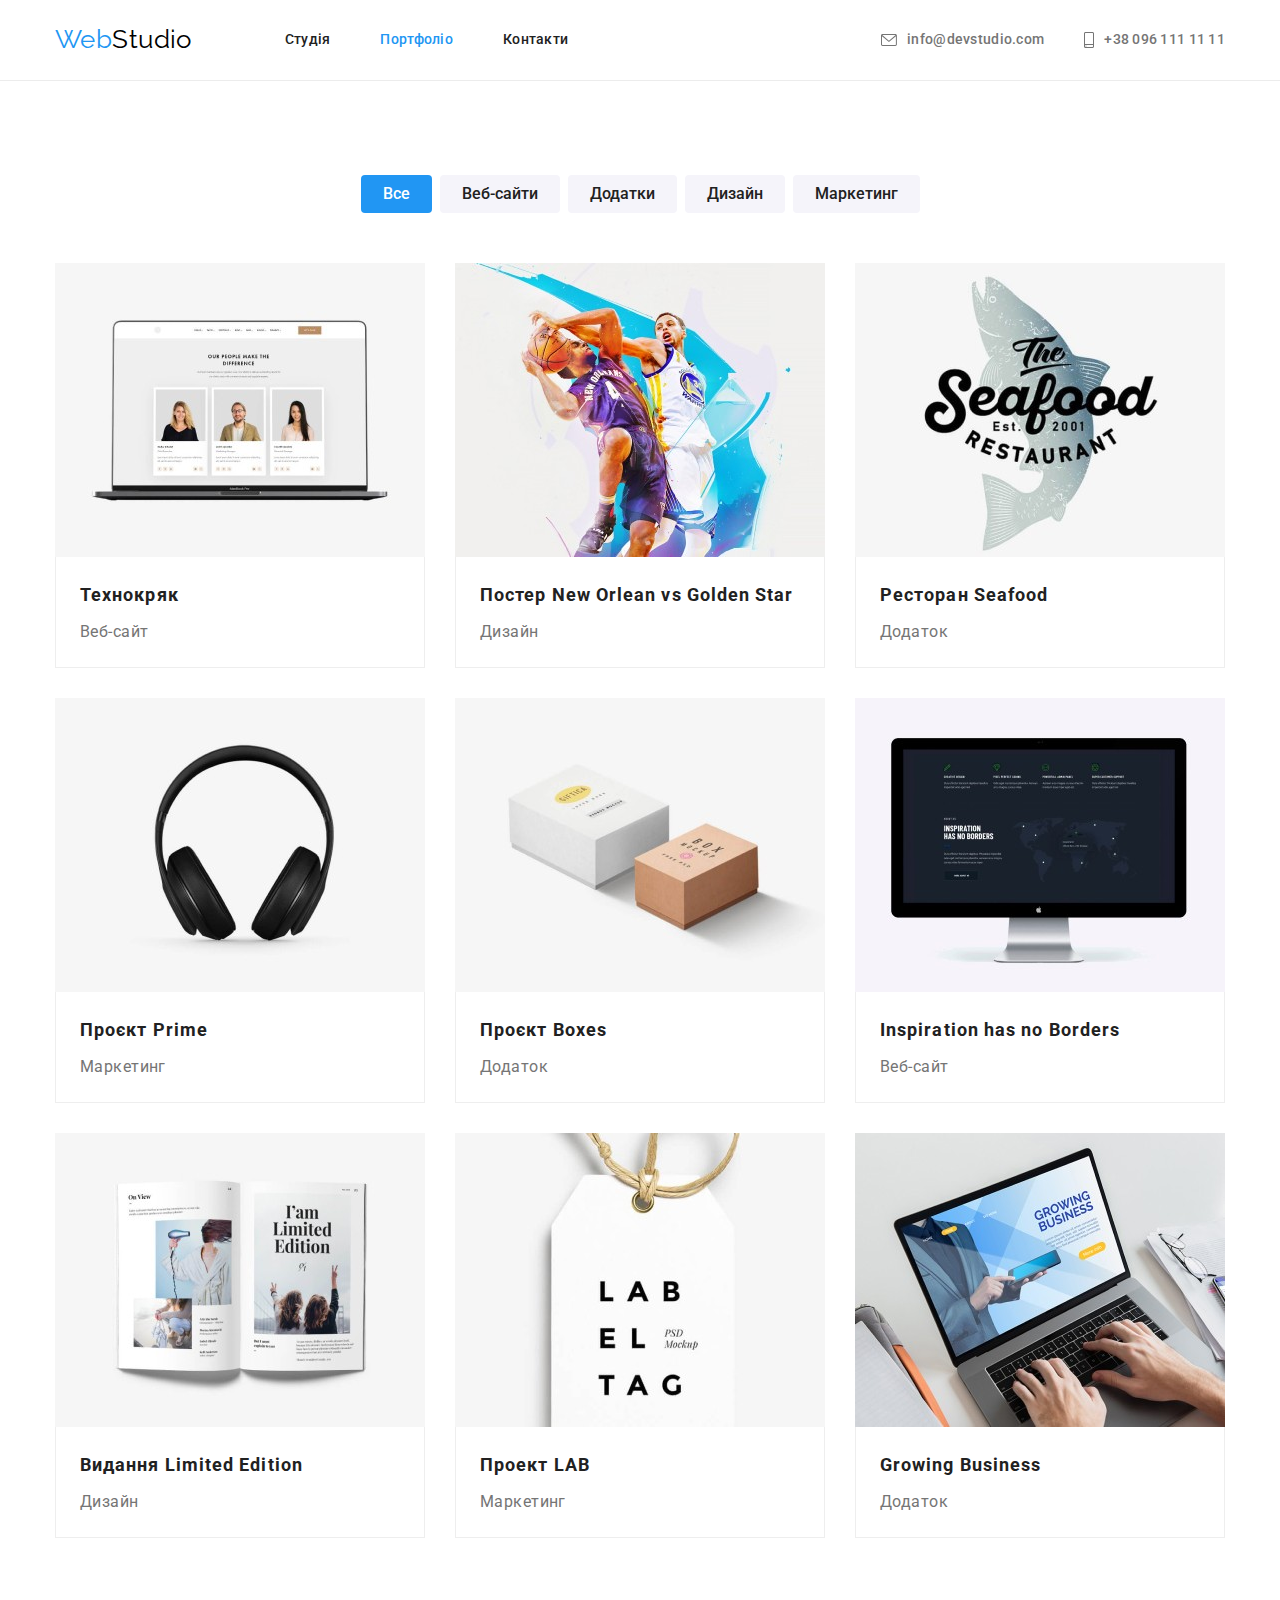
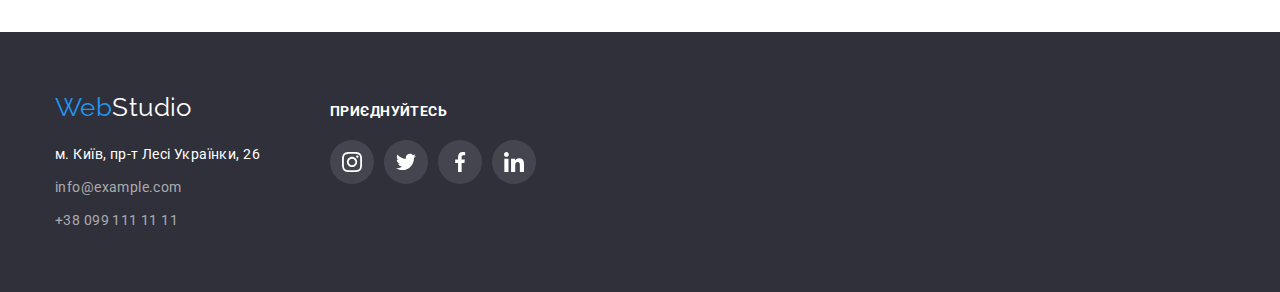
==== portfolio.html @ a656b32a "init project" ====
<!DOCTYPE html>
<html lang="en">
  <head>
    <meta charset="UTF-8" />
    <meta http-equiv="X-UA-Compatible" content="IE=edge" />
    <meta name="viewport" content="width=device-width, initial-scale=1.0" />
    <title>WebStudio Portfolio</title>

    <link rel="preconnect" href="https://fonts.googleapis.com" />
    <link rel="preconnect" href="https://fonts.gstatic.com" crossorigin />
    <link
      href="https://fonts.googleapis.com/css2?family=Raleway:wght@700&family=Roboto:wght@400;500;700;900&display=swap"
      rel="stylesheet"
    />
    <link
      rel="stylesheet"
      href="https://cdnjs.cloudflare.com/ajax/libs/modern-normalize/1.1.0/modern-normalize.min.css"
    />
    <link rel="stylesheet" href="./css/common.css" />
    <link rel="stylesheet" href="./css/portfolio.css" />
  </head>

  <body>
    <header class="page-header">
      <div class="container main-nav">
        <a href="./index.html" class="logo"><span>Web</span>Studio</a>

        <nav>
          <ul class="list site-nav">
            <li class="item"><a href="./index.html" class="link">Студія</a></li>
            <li class="item">
              <a href="./portfolio.html" class="link current">Портфоліо</a>
            </li>
            <li class="item"><a href="/" class="link">Контакти</a></li>
          </ul>
        </nav>

        <ul class="list contact">
          <li class="item">
            <a href="mailto:info@devstudio.com" class="link">
              <svg class="icon" width="16" height="12">
                <use href="./images/symbol-defs.svg#icon-envelope"></use>
              </svg>
              <span>info@devstudio.com</span>
            </a>
          </li>
          <li class="item">
            <a href="tel:+380961111111" class="link">
              <svg class="icon" width="10" height="16">
                <use href="./images/symbol-defs.svg#icon-smartphone"></use>
              </svg>
              <span>+38 096 111 11 11</span>
            </a>
          </li>
        </ul>
      </div>
    </header>

    <main>
      <section class="section filter-page">
        <div class="container">
          <h1 class="section-title visually-hidden">Портфоліо</h1>

          <ul class="list filter">
            <li class="filter-item">
              <button type="button" class="button primary">Все</button>
            </li>
            <li class="filter-item">
              <button type="button" class="button secondary">Веб-сайти</button>
            </li>
            <li class="filter-item">
              <button type="button" class="button secondary">Додатки</button>
            </li>
            <li class="filter-item">
              <button type="button" class="button secondary">Дизайн</button>
            </li>
            <li class="filter-item">
              <button type="button" class="button secondary">Маркетинг</button>
            </li>
          </ul>

          <ul class="list project">
            <li class="item">
              <a>
                <img
                  src="./images/project1.jpeg"
                  alt="Фото проєкта"
                  width="370"
                  height="294"
                />

                <div class="description">
                  <h2 class="title">Технокряк</h2>
                  <p class="text">Веб-сайт</p>
                </div>
              </a>
            </li>
            <li class="item">
              <a>
                <img
                  src="./images/project2.jpeg"
                  alt="Фото проєкта"
                  width="370"
                  height="294"
                />

                <div class="description">
                  <h2 class="title">Постер New Orlean vs Golden Star</h2>
                  <p class="text">Дизайн</p>
                </div>
              </a>
            </li>
            <li class="item">
              <a>
                <img
                  src="./images/project3.jpeg"
                  alt="Фото проєкта"
                  width="370"
                  height="294"
                />
                <div class="description">
                  <h2 class="title">Ресторан Seafood</h2>
                  <p class="text">Додаток</p>
                </div>
              </a>
            </li>
            <li class="item">
              <a>
                <img
                  src="./images/project4.jpeg"
                  alt="Фото проєкта"
                  width="370"
                  height="294"
                />

                <div class="description">
                  <h2 class="title">Проєкт Prime</h2>
                  <p class="text">Маркетинг</p>
                </div>
              </a>
            </li>
            <li class="item">
              <a>
                <img
                  src="./images/project5.jpeg"
                  alt="Фото проєкта"
                  width="370"
                  height="294"
                />

                <div class="description">
                  <h2 class="title">Проєкт Boxes</h2>
                  <p class="text">Додаток</p>
                </div>
              </a>
            </li>
            <li class="item">
              <a>
                <img
                  src="./images/project6.jpeg"
                  alt="Фото проєкта"
                  width="370"
                  height="294"
                />

                <div class="description">
                  <h2 class="title">Inspiration has no Borders</h2>
                  <p class="text">Веб-сайт</p>
                </div>
              </a>
            </li>
            <li class="item">
              <a>
                <img
                  src="./images/project7.jpeg"
                  alt="Фото проєкта"
                  width="370"
                  height="294"
                />

                <div class="description">
                  <h2 class="title">Видання Limited Edition</h2>
                  <p class="text">Дизайн</p>
                </div>
              </a>
            </li>
            <li class="item">
              <a>
                <img
                  src="./images/project8.jpeg"
                  alt="Фото проєкта"
                  width="370"
                  height="294"
                />

                <div class="description">
                  <h2 class="title">Проект LAB</h2>
                  <p class="text">Маркетинг</p>
                </div>
              </a>
            </li>
            <li class="item">
              <a>
                <img
                  src="./images/project9.jpeg"
                  alt="Фото проєкта"
                  width="370"
                  height="294"
                />

                <div class="description">
                  <h2 class="title">Growing Business</h2>
                  <p class="text">Додаток</p>
                </div>
              </a>
            </li>
          </ul>
        </div>
      </section>
    </main>

    <footer class="page-footer">
      <div class="container">
        <div class="address-page">
          <a href="./index.html" class="logo"><span>Web</span>Studio</a>

          <address>
            <ul class="list address">
              <li class="item">
                <a
                  class="link"
                  href="https://goo.gl/maps/fJJM2QCTUEpebTVs9"
                  target="_blank"
                  rel="noopener noreferrer"
                >
                  м. Київ, пр-т Лесі Українки, 26
                </a>
              </li>
              <li class="item">
                <a class="link" href="mailto:info@example.com">
                  info@example.com
                </a>
              </li>
              <li class="item no-padding-bottom">
                <a class="link" href="tel:+380991111111"> +38 099 111 11 11 </a>
              </li>
            </ul>
          </address>
        </div>

        <div class="social-footer">
          <h2 class="social-title">Приєднуйтесь</h2>

          <ul class="list social-page">
            <li class="social-item">
              <a href="/" class="social-link" aria-label="Посилання на інстаграм">
                <svg class="social-icon" width="20" height="20">
                  <use href="./images/symbol-defs.svg#icon-instagram"></use>
                </svg>
              </a>
            </li>
            <li class="social-item">
              <a href="/" class="social-link" aria-label="Посилання на твітер">
                <svg class="social-icon" width="20" height="20">
                  <use href="./images/symbol-defs.svg#icon-twitter"></use>
                </svg>
              </a>
            </li>
            <li class="social-item">
              <a href="/" class="social-link" aria-label="Посилання на фейсбук">
                <svg class="social-icon" width="20" height="20">
                  <use href="./images/symbol-defs.svg#icon-facebook"></use>
                </svg>
              </a>
            </li>
            <li class="social-item">
              <a href="/" class="social-link" aria-label="Посилання на лінкедін">
                <svg class="social-icon" width="20" height="20">
                  <use href="./images/symbol-defs.svg#icon-linkedin"></use>
                </svg>
              </a>
            </li>
          </ul>
        </div>
      </div>
    </footer>
  </body>
</html>
---- css/common.css ----
/* цвет основного текста #757575 */
/* вторичный цвет текста #212121 */
/* белый #FFFFFF */
/* цвет текста адреса rgba(255, 255, 255, 0.6) */
/* акцент #2196F3 */
/* вторичный цвет фона #F5F4FA */
:root {
    --primary-text-color: #757575;
    --title-text-color: #212121;
    --accent-color: #2196F3;
    --primary-white-color: #FFFFFF;
    --logo-color: #000;
    --button-bg-color: #F5F4FA;
    --footer-bg-color: #2F303A;
    --icon-color: #AFB1B8;
}

body {
    background-color: var(--primary-white-color);
    color: var(--primary-text-color);

    font-family: 'Roboto', sans-serif;
    font-weight: 400;
    font-size: 14px;
    line-height: 1.7;
    letter-spacing: 0.03em;
}

.list {
    padding: 0;
    margin: 0;
    list-style: none;
}

.logo {
    color: var(--logo-color);

    font-family: 'Raleway', sans-serif;
    font-size: 26px;
    line-height: 1.2;
    text-decoration: none;
}

.page-header .logo {
    padding-top: 24px;
    padding-bottom: 24px;
}

footer .logo {
    display: inline-block;
    margin-bottom: 20px;

    color: var(--primary-white-color);
}

/* page header */
.page-header {
    border-bottom: 1px solid #ECECEC;
}

.container {
    width: 1200px;
    margin: 0 auto;
    padding: 0 15px;
}

.main-nav {
    display: flex;
    align-items: center;
}

/* site nav */
.site-nav {
    display: flex;
    margin-left: 93px;
}

.site-nav > .item,
.contact > .item {
    display: flex;
    align-items: center;
    padding-top: 32px;
    padding-bottom: 32px;
}

.site-nav .item:not(:last-child) {
    margin-right: 50px;
}

.site-nav .link {
    display: block;

    font-weight: 500;
    line-height: 1.14;
    letter-spacing: 0.02em;
    text-decoration: none;
}

.site-nav .link {
    color: var(--title-text-color);
}

/* contact */
.contact {
    display: flex;
    flex-wrap: wrap;
    align-items: center;
    margin-left: auto;
}

.contact .item + .item {
    margin-left: 30px;
}

.contact .link {
    display: flex;
    flex-wrap: wrap;
    align-items: center;
    margin-left: 10px;

    color: var(--primary-text-color);

    font-weight: 500;
    line-height: 1.14;
    letter-spacing: 0.02em;
    text-decoration: none;
}

.contact .link .icon {
    display: block;
    margin-right: 10px;

    fill: var(--primary-text-color);
}

.contact .link:hover .icon,
.contact .link:focus .icon {
    fill: var(--accent-color);
}

/* main */
.section {
    padding-top: 94px;
    padding-bottom: 94px;
}

.section.no-padding-bottom {
    padding-bottom: 0;
}

.section-title {
    margin-top: 0;
    margin-bottom: 50px;

    color: var(--title-text-color);

    font-weight: 700;
    font-size: 36px;
    line-height: 1.17;
    text-align: center;
}

.visually-hidden {
    position: absolute;
    white-space: nowrap;
    width: 1px;
    height: 1px;
    overflow: hidden;
    border: 0;
    padding: 0;
    clip: rect(0 0 0 0);
    clip-path: inset(50%);
    margin: -1px;
}

/* footer */
footer {
    background-color: var(--footer-bg-color);
}

.page-footer {
    padding: 60px 0;
}

.page-footer .container {
    display: flex;
    flex-wrap: wrap;
    align-items: flex-start;
}

.page-footer .address-page {
    margin-right: 70px;
}

/* address */
.address > .item {
    margin-bottom: 9px;
}

.address > .item.no-padding-bottom {
    margin-bottom: 0;
}

.address .link {
    color: rgba(255, 255, 255, 0.6);

    font-style: normal;
    text-decoration: none;
}

.address > .item:first-child .link {
    color: var(--primary-white-color);
}

/* social */
.social-footer .social-title {
    margin-top: 12px;
    margin-bottom: 20px;

    color: var(--primary-white-color);

    font-size: 14px;
    font-weight: 700;
    line-height: 1.14;
    text-transform: uppercase;
}

.social-footer .social-page {
    display: flex;
    flex-wrap: wrap;
    justify-content: center;
}

.social-footer .social-item:not(:last-child) {
    margin-right: 10px;
}

.social-footer .social-item:not(:nth-last-child(-n + 4)) {
    margin-bottom: 10px;
}

.social-footer .social-link {
    width: 44px;
    height: 44px;
    display: flex;
    justify-content: center;
    align-items: center;

    border-radius: 50% 50%;
    background-color: rgba(255, 255, 255, 0.1);
    
    cursor: pointer;
}

.social-footer .social-link:hover,
.social-footer .social-link:focus {
    border-radius: 50% 50%;
    background-color: var(--accent-color);

    cursor: pointer;
}

.social-footer .social-icon {
    fill: var(--primary-white-color);
}

.social-footer .social-link:hover .social-icon,
.social-footer .social-link:focus .social-icon {
    fill: var(--primary-white-color);
}

.logo > span,
.site-nav .link.current,
.site-nav .link:hover,
.site-nav .link:focus,
.contact .link:hover,
.contact .link:focus,
.address .link:hover,
.address .link:focus {
    color: var(--accent-color);
}
---- css/portfolio.css ----
.filter {
    display: flex;
    flex-wrap: wrap;
    justify-content: center;
    margin-bottom: 50px;

}

.filter .filter-item:not(:last-child) {
    margin-right: 8px;
}

.filter .button {
    padding: 6px 22px;
    border-radius: 4px;
    border: none;
    /* margin-right: 8px; */

    font-family: 'Roboto', sans-serif;
    font-weight: 500;
    font-size: 16px;
    line-height: 1.6;

    cursor: pointer;
}

.filter .button.primary {
    background-color: var(--accent-color);
    color: var(--primary-white-color);
}

.filter .button.secondary {
    background-color: var(--button-bg-color);
    color: var(--title-text-color);
}

.filter .button:hover,
.filter .button:focus {
    background-color: var(--accent-color);
    color: var(--primary-white-color);
    box-shadow: 0px 3px 1px rgba(0, 0, 0, 0.1), 0px 1px 2px rgba(0, 0, 0, 0.08), 0px 2px 2px rgba(0, 0, 0, 0.12);
}

.project {
    display: flex;
    flex-wrap: wrap;
    margin: -15px;
}

.project > .item {
    margin: 15px;
    width: 370px;
    line-height: 0;

    cursor: pointer;
}

.project .item:hover,
.project .item:focus {
    box-shadow: 0px 1px 1px rgba(0, 0, 0, 0.12), 0px 4px 4px rgba(0, 0, 0, 0.06), 1px 4px 6px rgba(0, 0, 0, 0.16);
}

.description {
    padding: 20px 24px;
    border-right: 1px solid #EEEEEE;
    border-left: 1px solid #EEEEEE;
    border-bottom: 1px solid #EEEEEE;
    text-align: left;
}
.project .title {
    margin-top: 0;
    margin-bottom: 4px;

    color: var(--title-text-color);

    font-weight: 700;
    font-size: 18px;
    line-height: 2;
    letter-spacing: 0.06em;
}

.project .text {
    margin-top: 0;
    margin-bottom: 0;

    font-size: 16px;
    line-height: 1.88;
}
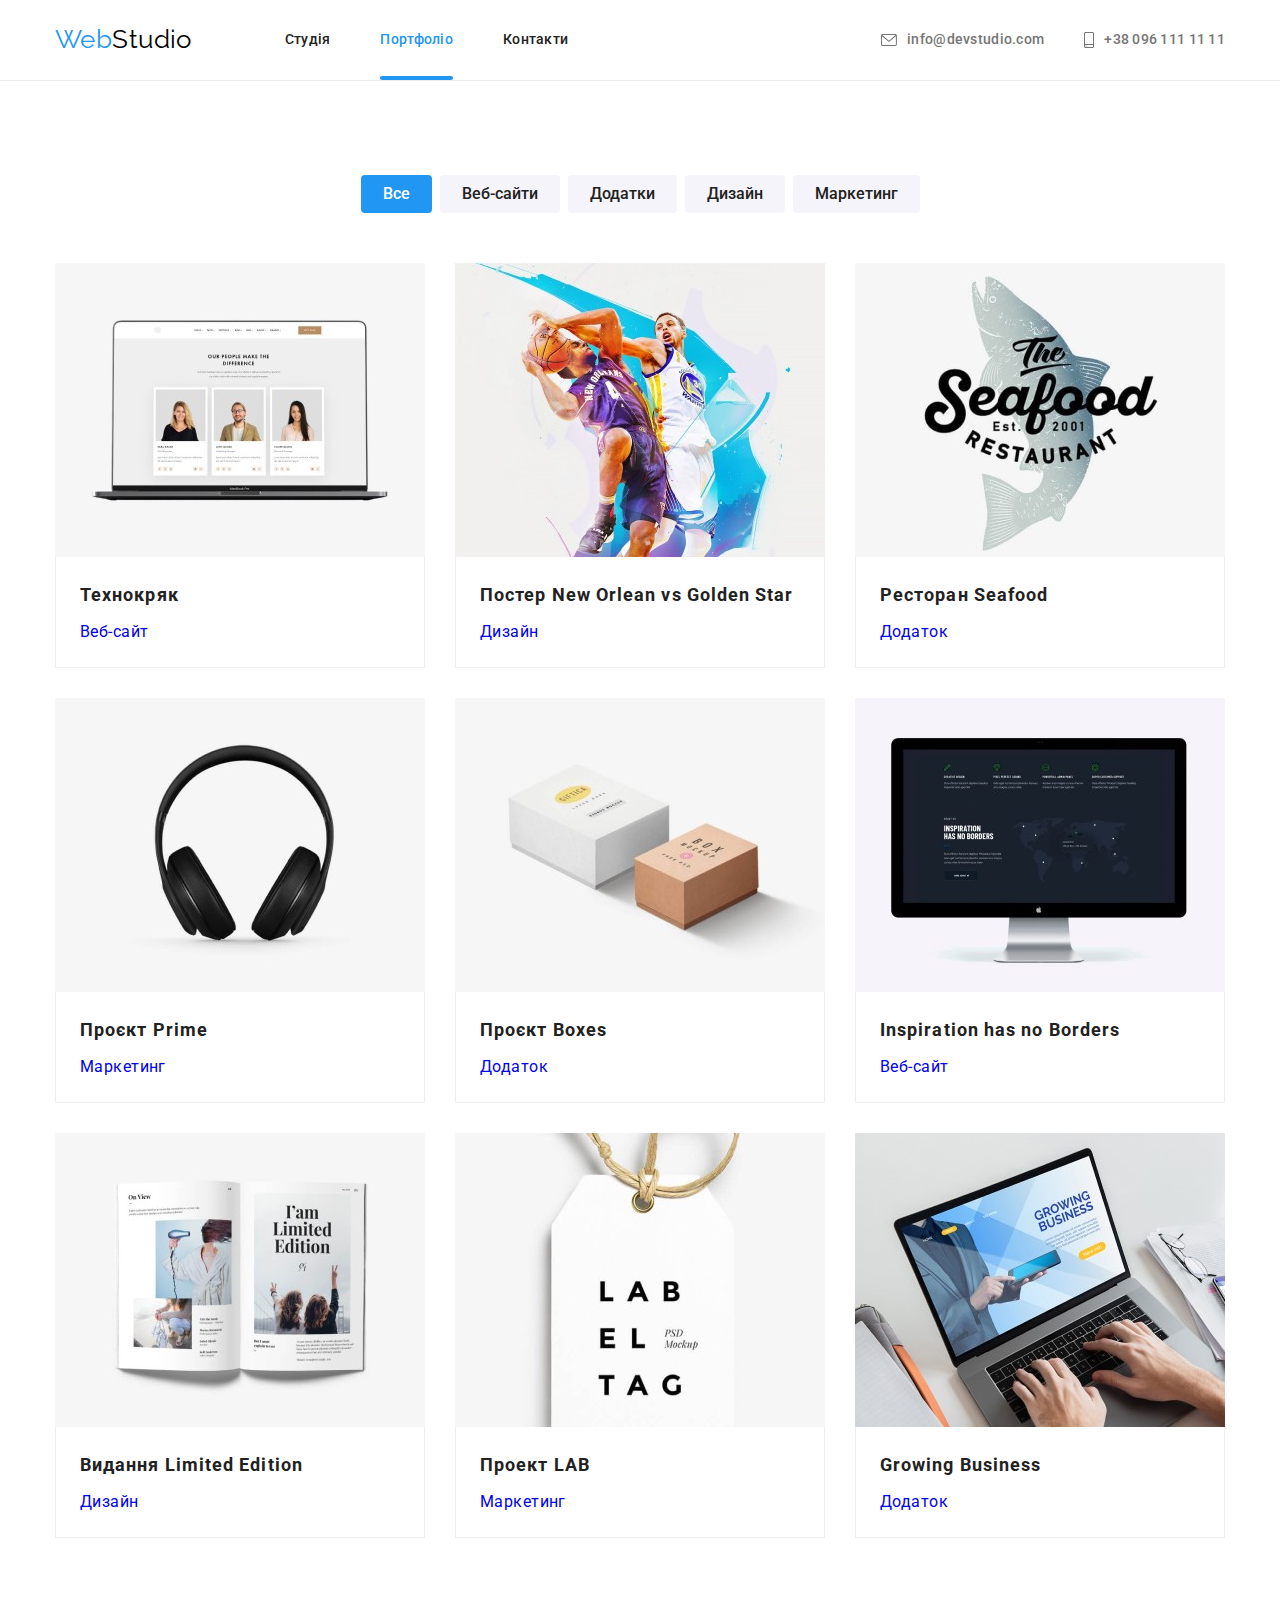
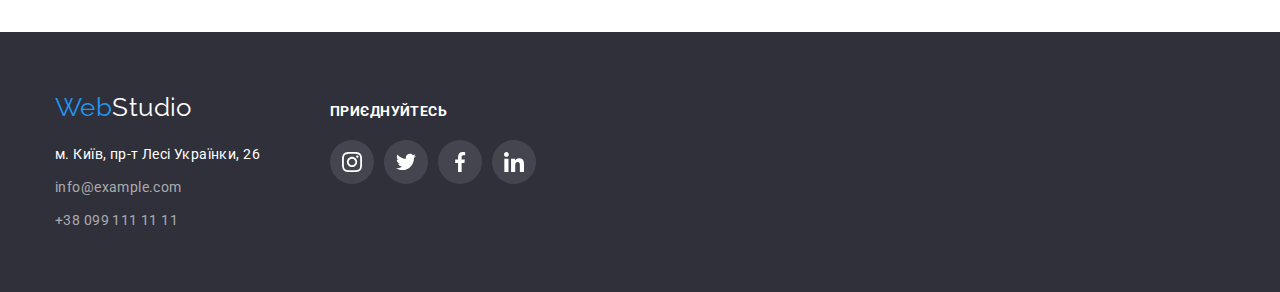
==== commit c88a5caa: "add transition" ====
--- a/portfolio.html
+++ b/portfolio.html
@@ -81,14 +81,20 @@
 
           <ul class="list project">
             <li class="item">
-              <a>
-                <img
-                  src="./images/project1.jpeg"
-                  alt="Фото проєкта"
-                  width="370"
-                  height="294"
-                />
-
+              <a class="link" href="/">
+                <div class="project-thumb">
+                  <img
+                    src="./images/project1.jpeg"
+                    alt="Фото проєкта"
+                    width="370"
+                    height="294"
+                  />
+                  <p class="label">
+                    Ресурс пропонує комплексні пропозиції з різним рівнем
+                    функціоналу та сервісів. Все це дозволить відвідувачу
+                    отримати вичерпні відомості про компанію чи приватну особу.
+                  </p>
+                </div>
                 <div class="description">
                   <h2 class="title">Технокряк</h2>
                   <p class="text">Веб-сайт</p>
@@ -96,14 +102,20 @@
               </a>
             </li>
             <li class="item">
-              <a>
-                <img
-                  src="./images/project2.jpeg"
-                  alt="Фото проєкта"
-                  width="370"
-                  height="294"
-                />
-
+              <a class="link" href="/">
+                <div class="project-thumb">
+                  <img
+                    src="./images/project2.jpeg"
+                    alt="Фото проєкта"
+                    width="370"
+                    height="294"
+                  />
+                  <p class="label">
+                    Ресурс пропонує комплексні пропозиції з різним рівнем
+                    функціоналу та сервісів. Все це дозволить відвідувачу
+                    отримати вичерпні відомості про компанію чи приватну особу.
+                  </p>
+                </div>
                 <div class="description">
                   <h2 class="title">Постер New Orlean vs Golden Star</h2>
                   <p class="text">Дизайн</p>
@@ -111,13 +123,20 @@
               </a>
             </li>
             <li class="item">
-              <a>
-                <img
-                  src="./images/project3.jpeg"
-                  alt="Фото проєкта"
-                  width="370"
-                  height="294"
-                />
+              <a class="link" href="/">
+                <div class="project-thumb">
+                  <img
+                    src="./images/project3.jpeg"
+                    alt="Фото проєкта"
+                    width="370"
+                    height="294"
+                  />
+                  <p class="label">
+                    Ресурс пропонує комплексні пропозиції з різним рівнем
+                    функціоналу та сервісів. Все це дозволить відвідувачу
+                    отримати вичерпні відомості про компанію чи приватну особу.
+                  </p>
+                </div>
                 <div class="description">
                   <h2 class="title">Ресторан Seafood</h2>
                   <p class="text">Додаток</p>
@@ -125,14 +144,20 @@
               </a>
             </li>
             <li class="item">
-              <a>
-                <img
-                  src="./images/project4.jpeg"
-                  alt="Фото проєкта"
-                  width="370"
-                  height="294"
-                />
-
+              <a class="link" href="/">
+                <div class="project-thumb">
+                  <img
+                    src="./images/project4.jpeg"
+                    alt="Фото проєкта"
+                    width="370"
+                    height="294"
+                  />
+                  <p class="label">
+                    Ресурс пропонує комплексні пропозиції з різним рівнем
+                    функціоналу та сервісів. Все це дозволить відвідувачу
+                    отримати вичерпні відомості про компанію чи приватну особу.
+                  </p>
+                </div>
                 <div class="description">
                   <h2 class="title">Проєкт Prime</h2>
                   <p class="text">Маркетинг</p>
@@ -140,14 +165,20 @@
               </a>
             </li>
             <li class="item">
-              <a>
-                <img
-                  src="./images/project5.jpeg"
-                  alt="Фото проєкта"
-                  width="370"
-                  height="294"
-                />
-
+              <a class="link" href="/">
+                <div class="project-thumb">
+                  <img
+                    src="./images/project5.jpeg"
+                    alt="Фото проєкта"
+                    width="370"
+                    height="294"
+                  />
+                  <p class="label">
+                    Ресурс пропонує комплексні пропозиції з різним рівнем
+                    функціоналу та сервісів. Все це дозволить відвідувачу
+                    отримати вичерпні відомості про компанію чи приватну особу.
+                  </p>
+                </div>
                 <div class="description">
                   <h2 class="title">Проєкт Boxes</h2>
                   <p class="text">Додаток</p>
@@ -155,14 +186,20 @@
               </a>
             </li>
             <li class="item">
-              <a>
-                <img
-                  src="./images/project6.jpeg"
-                  alt="Фото проєкта"
-                  width="370"
-                  height="294"
-                />
-
+              <a class="link" href="/">
+                <div class="project-thumb">
+                  <img
+                    src="./images/project6.jpeg"
+                    alt="Фото проєкта"
+                    width="370"
+                    height="294"
+                  />
+                  <p class="label">
+                    Ресурс пропонує комплексні пропозиції з різним рівнем
+                    функціоналу та сервісів. Все це дозволить відвідувачу
+                    отримати вичерпні відомості про компанію чи приватну особу.
+                  </p>
+                </div>
                 <div class="description">
                   <h2 class="title">Inspiration has no Borders</h2>
                   <p class="text">Веб-сайт</p>
@@ -170,14 +207,20 @@
               </a>
             </li>
             <li class="item">
-              <a>
-                <img
-                  src="./images/project7.jpeg"
-                  alt="Фото проєкта"
-                  width="370"
-                  height="294"
-                />
-
+              <a class="link" href="/">
+                <div class="project-thumb">
+                  <img
+                    src="./images/project7.jpeg"
+                    alt="Фото проєкта"
+                    width="370"
+                    height="294"
+                  />
+                  <p class="label">
+                    Ресурс пропонує комплексні пропозиції з різним рівнем
+                    функціоналу та сервісів. Все це дозволить відвідувачу
+                    отримати вичерпні відомості про компанію чи приватну особу.
+                  </p>
+                </div>
                 <div class="description">
                   <h2 class="title">Видання Limited Edition</h2>
                   <p class="text">Дизайн</p>
@@ -185,14 +228,20 @@
               </a>
             </li>
             <li class="item">
-              <a>
-                <img
-                  src="./images/project8.jpeg"
-                  alt="Фото проєкта"
-                  width="370"
-                  height="294"
-                />
-
+              <a class="link" href="/">
+                <div class="project-thumb">
+                  <img
+                    src="./images/project8.jpeg"
+                    alt="Фото проєкта"
+                    width="370"
+                    height="294"
+                  />
+                  <p class="label">
+                    Ресурс пропонує комплексні пропозиції з різним рівнем
+                    функціоналу та сервісів. Все це дозволить відвідувачу
+                    отримати вичерпні відомості про компанію чи приватну особу.
+                  </p>
+                </div>
                 <div class="description">
                   <h2 class="title">Проект LAB</h2>
                   <p class="text">Маркетинг</p>
@@ -200,14 +249,20 @@
               </a>
             </li>
             <li class="item">
-              <a>
-                <img
-                  src="./images/project9.jpeg"
-                  alt="Фото проєкта"
-                  width="370"
-                  height="294"
-                />
-
+              <a class="link" href="/">
+                <div class="project-thumb">
+                  <img
+                    src="./images/project9.jpeg"
+                    alt="Фото проєкта"
+                    width="370"
+                    height="294"
+                  />
+                  <p class="label">
+                    Ресурс пропонує комплексні пропозиції з різним рівнем
+                    функціоналу та сервісів. Все це дозволить відвідувачу
+                    отримати вичерпні відомості про компанію чи приватну особу.
+                  </p>
+                </div>
                 <div class="description">
                   <h2 class="title">Growing Business</h2>
                   <p class="text">Додаток</p>
@@ -253,7 +308,11 @@
 
           <ul class="list social-page">
             <li class="social-item">
-              <a href="/" class="social-link" aria-label="Посилання на інстаграм">
+              <a
+                href="/"
+                class="social-link"
+                aria-label="Посилання на інстаграм"
+              >
                 <svg class="social-icon" width="20" height="20">
                   <use href="./images/symbol-defs.svg#icon-instagram"></use>
                 </svg>
@@ -274,7 +333,11 @@
               </a>
             </li>
             <li class="social-item">
-              <a href="/" class="social-link" aria-label="Посилання на лінкедін">
+              <a
+                href="/"
+                class="social-link"
+                aria-label="Посилання на лінкедін"
+              >
                 <svg class="social-icon" width="20" height="20">
                   <use href="./images/symbol-defs.svg#icon-linkedin"></use>
                 </svg>
--- a/css/common.css
+++ b/css/common.css
@@ -13,9 +13,11 @@
     --button-bg-color: #F5F4FA;
     --footer-bg-color: #2F303A;
     --icon-color: #AFB1B8;
+    --timing-function: cubic-bezier(0.4, 0, 0.2, 1);
 }
 
 body {
+    position: relative;
     background-color: var(--primary-white-color);
     color: var(--primary-text-color);
 
@@ -77,6 +79,8 @@
 
 .site-nav > .item,
 .contact > .item {
+    position: relative;
+
     display: flex;
     align-items: center;
     padding-top: 32px;
@@ -89,15 +93,27 @@
 
 .site-nav .link {
     display: block;
+
+    color: var(--title-text-color);
 
     font-weight: 500;
     line-height: 1.14;
     letter-spacing: 0.02em;
     text-decoration: none;
-}
-
-.site-nav .link {
-    color: var(--title-text-color);
+
+    transition: color 250ms var(--timing-function);
+}
+
+.site-nav .link.current::after {
+    position: absolute;
+    bottom: 0;
+    left: 0;
+    content: "";
+    width: 100%;
+    height: 4px;
+
+    background: #2196F3;
+    border-radius: 2px;
 }
 
 /* contact */
@@ -124,6 +140,8 @@
     line-height: 1.14;
     letter-spacing: 0.02em;
     text-decoration: none;
+
+    transition: color 250ms var(--timing-function);
 }
 
 .contact .link .icon {
@@ -131,10 +149,14 @@
     margin-right: 10px;
 
     fill: var(--primary-text-color);
+
+    transition: fill 250ms var(--timing-function);
 }
 
 .contact .link:hover .icon,
-.contact .link:focus .icon {
+.contact .link:focus .icon,
+.modal .modal-close:hover,
+.modal .modal-close:focus  {
     fill: var(--accent-color);
 }
 
@@ -206,10 +228,13 @@
 
     font-style: normal;
     text-decoration: none;
+
+    transition: color 250ms var(--timing-function);
 }
 
 .address > .item:first-child .link {
     color: var(--primary-white-color);
+    transition: color 250ms var(--timing-function);
 }
 
 /* social */
@@ -249,6 +274,8 @@
     border-radius: 50% 50%;
     background-color: rgba(255, 255, 255, 0.1);
     
+    transition: background-color 250ms var(--timing-function);
+
     cursor: pointer;
 }
 
@@ -256,8 +283,6 @@
 .social-footer .social-link:focus {
     border-radius: 50% 50%;
     background-color: var(--accent-color);
-
-    cursor: pointer;
 }
 
 .social-footer .social-icon {
@@ -276,6 +301,65 @@
 .contact .link:hover,
 .contact .link:focus,
 .address .link:hover,
-.address .link:focus {
+.address .link:focus,
+.address > .item:first-child .link:hover,
+.address > .item:first-child .link:focus {
     color: var(--accent-color);
+}
+
+.backdrop {
+    position: fixed;
+    top: 0;
+    left: 0;
+    width: 100%;
+    height: 100%;
+    background-color: rgba(0, 0, 0, 0.2);
+
+    opacity: 1;
+    transition: opacity 1000ms var(--timing-function);
+}
+
+.backdrop.is-hidden {
+    opacity: 0;
+    pointer-events: none;
+}
+
+.modal {
+    position: absolute;
+
+    min-width: 528px;
+    min-height: 581px;
+    top: 50%;
+    left: 50%;
+
+    background-color: #FFFFFF;
+    box-shadow: 0px 1px 3px rgba(0, 0, 0, 0.12), 0px 1px 1px rgba(0, 0, 0, 0.14), 0px 2px 1px rgba(0, 0, 0, 0.2);
+    border-radius: 4px;
+
+    transform: translate(-50%, -50%) scale(1);
+    transition: transform 500ms var(--timing-function) 1000ms;
+}
+
+.backdrop.is-hidden .modal {
+    transform: translate(-50%, -50%) scale(0);
+}
+
+.modal .modal-close {
+    position: absolute;
+    top: 8px;
+    right: 8px;
+
+    width: 30px;
+    height: 30px;
+
+    background-color: var(--primary-white-color);
+    border: 1px solid rgba(0, 0, 0, 0.1);
+    border-radius: 50% 50%;
+
+    cursor: pointer;
+}
+
+.modal .modal-close:hover,
+.modal .modal-close:focus {
+    border: 1px solid var(--accent-color);
 }--- a/css/portfolio.css
+++ b/css/portfolio.css
@@ -20,6 +20,10 @@
     font-weight: 500;
     font-size: 16px;
     line-height: 1.6;
+
+    transition: background-color 250ms var(--timing-function), 
+    color 250ms var(--timing-function), 
+    box-shadow 250ms var(--timing-function);
 
     cursor: pointer;
 }
@@ -51,13 +55,69 @@
     margin: 15px;
     width: 370px;
     line-height: 0;
+}
+
+.project .link {
+    display: block;
+    transition: box-shadow 250ms var(--timing-function);
 
     cursor: pointer;
 }
 
-.project .item:hover,
-.project .item:focus {
+.project .link:hover,
+.project .link:focus {
     box-shadow: 0px 1px 1px rgba(0, 0, 0, 0.12), 0px 4px 4px rgba(0, 0, 0, 0.06), 1px 4px 6px rgba(0, 0, 0, 0.16);
+}
+
+.project a {
+    text-decoration: none;
+}
+
+.project a:visited {
+    color: inherit;
+}
+
+.project .project-thumb {
+    position: relative;
+    overflow: hidden;
+}
+
+.project .project-thumb::before {
+    position: absolute;
+    content: "";
+    width: 100%;
+    height: 100%;
+    
+    background-color: rgba(33, 150, 243, 0.9);
+
+    transform: translateY(100%);
+    transition: transform 250ms var(--timing-function);
+}
+
+.project .item:hover .project-thumb::before,
+.project .item:focus .project-thumb::before {
+    transform: translateY(0);
+}
+
+.project-thumb .label {
+    position: absolute;
+
+    width: 322px;
+    margin: 0;
+    top: 150%;
+    left: 50%;
+    
+    color: #FFFFFF;
+    font-size: 18px;
+    line-height: 1.56;
+
+    transform: translate(-50%, -50%);
+    transition: transform 250ms var(--timing-function);
+}
+
+.project .item:hover .label,
+.project .item:focus .label {
+    transform: translate(-50%, -225%);
 }
 
 .description {
@@ -67,6 +127,7 @@
     border-bottom: 1px solid #EEEEEE;
     text-align: left;
 }
+
 .project .title {
     margin-top: 0;
     margin-bottom: 4px;
